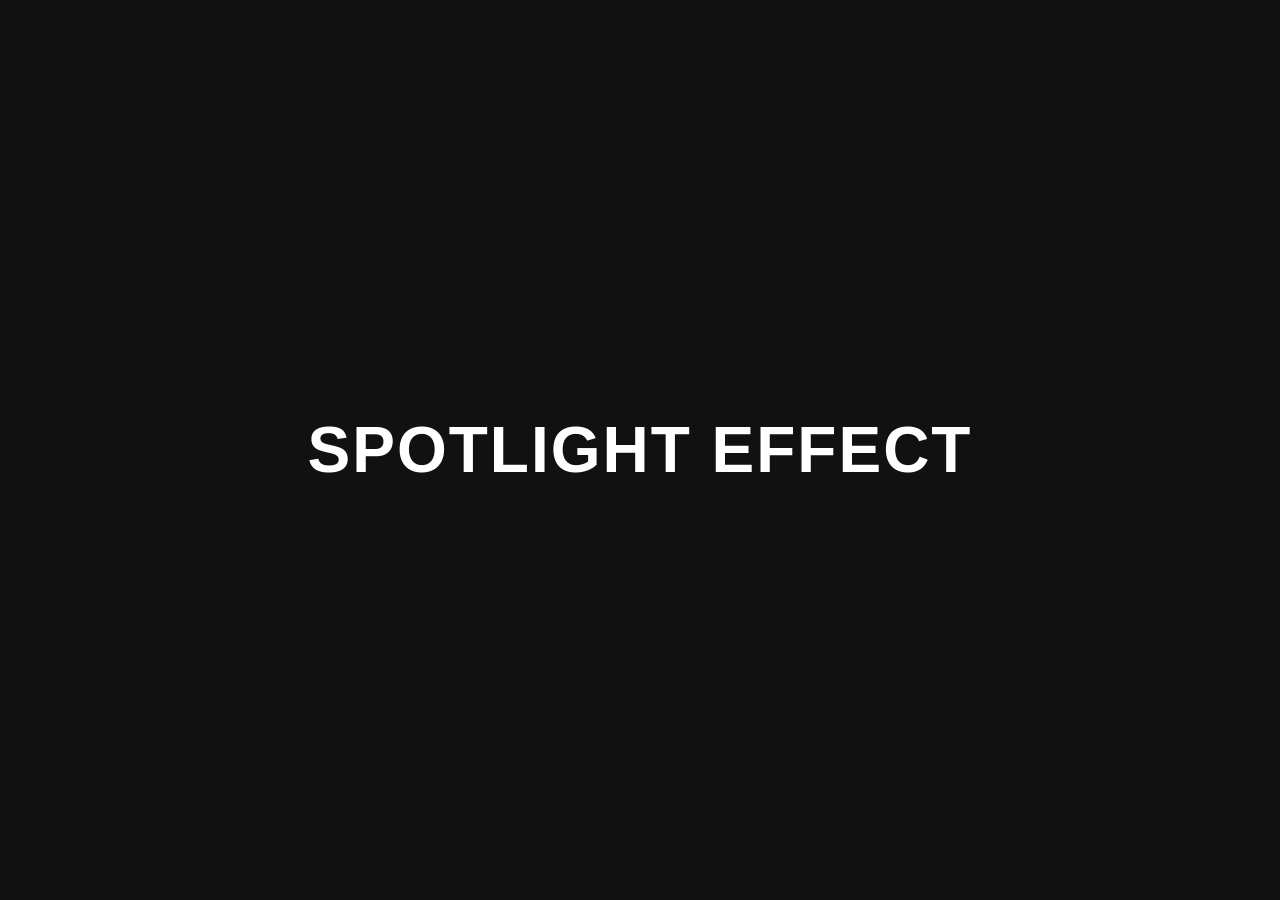
==== index.html @ 416f0d1f "Add files via upload" ====
<!DOCTYPE html>
<html lang="he" dir="rtl">
<head>
    <meta charset="UTF-8">
    <meta name="viewport" content="width=device-width, initial-scale=1.0">
    <title>אפקט פנס על טקסט</title>
    <style>
        body {
            margin: 0;
            padding: 0;
            background-color: #111; /* רקע כהה כדי להדגיש את הפנס */
            display: flex;
            justify-content: center;
            align-items: center;
            min-height: 100vh;
            font-family: 'Segoe UI', Tahoma, Geneva, Verdana, sans-serif;
            overflow: hidden;
        }

        .spotlight-container {
            position: relative;
            text-align: center;
            width: 100%;
            padding: 20px;
        }

        /* הטקסט הנסתר/החשוך שיושב ברקע */
        .text-background {
            color: #222; /* צבע כהה מאוד שמדמה טקסט בתוך החושך */
            font-size: 4rem;
            font-weight: 900;
            text-transform: uppercase;
            letter-spacing: 2px;
            margin: 0;
            user-select: none;
        }

        /* הטקסט המואר שמונח בדיוק מעל */
        .text-foreground {
            position: absolute;
            top: 20px; /* תואם ל-padding של הקונטיינר */
            left: 50%;
            transform: translateX(-50%);
            width: 100%;
            color: #fff; /* צבע הטקסט כשהפנס מאיר עליו */
            font-size: 4rem;
            font-weight: 900;
            text-transform: uppercase;
            letter-spacing: 2px;
            margin: 0;
            
            /* יצירת אפקט הפנס העגול באמצעות מסיכה */
            -webkit-mask-image: radial-gradient(circle 80px at 0% 50%, rgba(0,0,0,1) 0%, rgba(0,0,0,0) 100%);
            mask-image: radial-gradient(circle 80px at 0% 50%, rgba(0,0,0,1) 0%, rgba(0,0,0,0) 100%);
            
            /* הפעלת האנימציה: 3 שניות לכל סבב, רץ 3 פעמים, נעצר במצב האחרון */
            animation: spotlightMove 3s ease-in-out 3 forwards;
        }

        /* הגדרת תנועת הפנס משמאל לימין */
        @keyframes spotlightMove {
            0% {
                -webkit-mask-image: radial-gradient(circle 100px at -20% 50%, rgba(0,0,0,1) 60%, rgba(0,0,0,0) 100%);
                mask-image: radial-gradient(circle 100px at -20% 50%, rgba(0,0,0,1) 60%, rgba(0,0,0,0) 100%);
            }
            50% {
                -webkit-mask-image: radial-gradient(circle 100px at 50% 50%, rgba(0,0,0,1) 60%, rgba(0,0,0,0) 100%);
                mask-image: radial-gradient(circle 100px at 50% 50%, rgba(0,0,0,1) 60%, rgba(0,0,0,0) 100%);
            }
            100% {
                /* בסוף הסבב השלישי האור יוצא אל מחוץ למסך מימין */
                -webkit-mask-image: radial-gradient(circle 100px at 120% 50%, rgba(0,0,0,1) 60%, rgba(0,0,0,0) 100%);
                mask-image: radial-gradient(circle 100px at 120% 50%, rgba(0,0,0,1) 60%, rgba(0,0,0,0) 100%);
            }
        }

        /* אופציונלי: שינוי מצב המסיכה בסיום 3 הסבבים כדי להשאיר את כל הטקסט מואר באופן קבוע */
        .text-foreground {
            animation: spotlightMove 3s ease-in-out 3 forwards, revealAll 0.1s 9s forwards;
        }

        @keyframes revealAll {
            to {
                -webkit-mask-image: none;
                mask-image: none;
            }
        }
    </style>
</head>
<body>

    <div class="spotlight-container">
        <!-- שכבה 1: הטקסט החשוך -->
        <h1 class="text-background">SPOTLIGHT EFFECT</h1>
        <!-- שכבה 2: הטקסט המואר שנחשף ע"י הפנס -->
        <h1 class="text-foreground">SPOTLIGHT EFFECT</h1>
    </div>

</body>
</html>
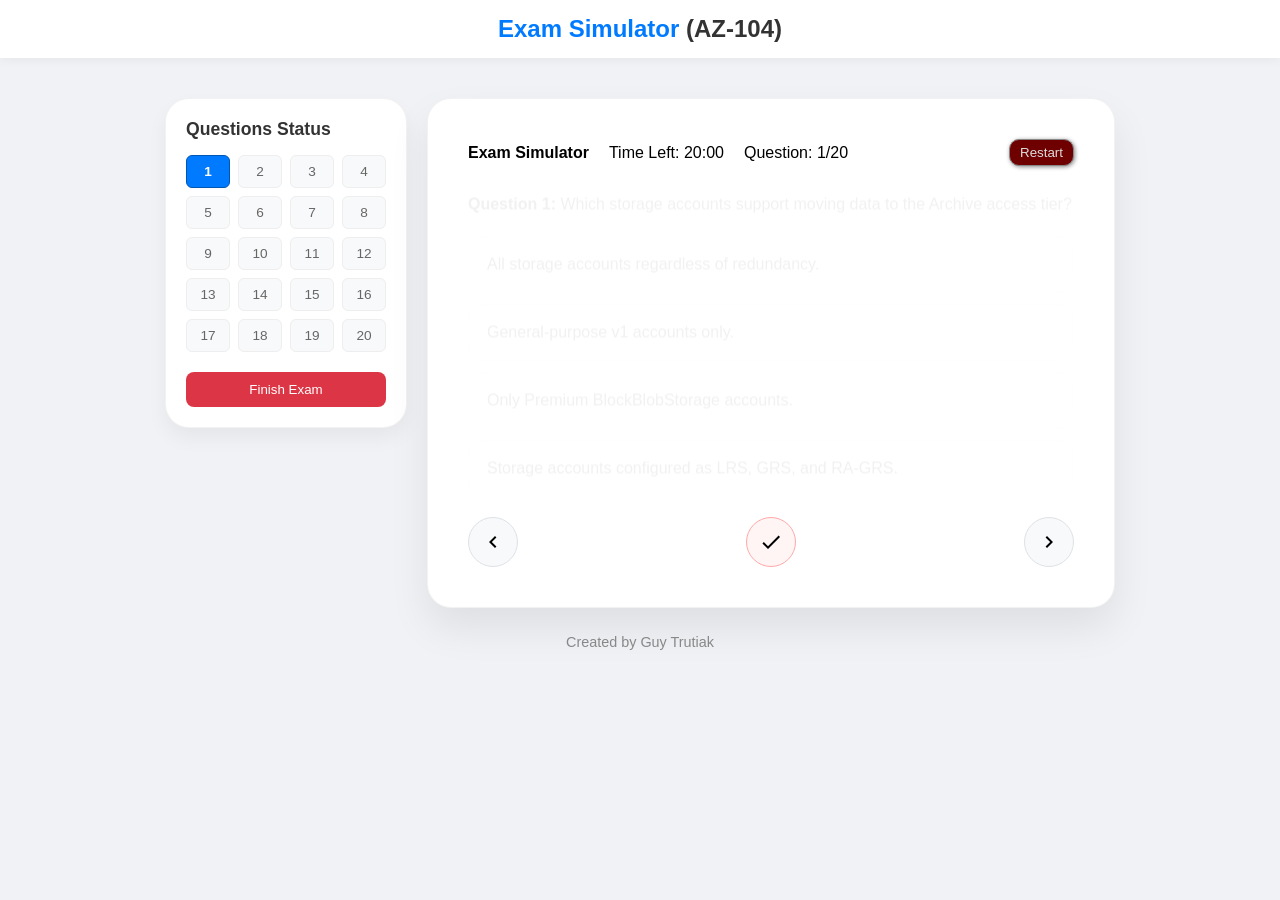
==== commit 78bda3b0: "Add files via upload" ====
--- a/index.html
+++ b/index.html
@@ -1,100 +1,12 @@
-<!DOCTYPE html>
-<html lang="he" dir="rtl">
-<head>
-    <meta charset="UTF-8">
-    <meta name="viewport" content="width=device-width, initial-scale=1.0">
-    <title>אפקט פנס על טקסט</title>
-    <style>
-        body {
-            margin: 0;
-            padding: 0;
-            background-color: #111; /* רקע כהה כדי להדגיש את הפנס */
-            display: flex;
-            justify-content: center;
-            align-items: center;
-            min-height: 100vh;
-            font-family: 'Segoe UI', Tahoma, Geneva, Verdana, sans-serif;
-            overflow: hidden;
-        }
-
-        .spotlight-container {
-            position: relative;
-            text-align: center;
-            width: 100%;
-            padding: 20px;
-        }
-
-        /* הטקסט הנסתר/החשוך שיושב ברקע */
-        .text-background {
-            color: #222; /* צבע כהה מאוד שמדמה טקסט בתוך החושך */
-            font-size: 4rem;
-            font-weight: 900;
-            text-transform: uppercase;
-            letter-spacing: 2px;
-            margin: 0;
-            user-select: none;
-        }
-
-        /* הטקסט המואר שמונח בדיוק מעל */
-        .text-foreground {
-            position: absolute;
-            top: 20px; /* תואם ל-padding של הקונטיינר */
-            left: 50%;
-            transform: translateX(-50%);
-            width: 100%;
-            color: #fff; /* צבע הטקסט כשהפנס מאיר עליו */
-            font-size: 4rem;
-            font-weight: 900;
-            text-transform: uppercase;
-            letter-spacing: 2px;
-            margin: 0;
-            
-            /* יצירת אפקט הפנס העגול באמצעות מסיכה */
-            -webkit-mask-image: radial-gradient(circle 80px at 0% 50%, rgba(0,0,0,1) 0%, rgba(0,0,0,0) 100%);
-            mask-image: radial-gradient(circle 80px at 0% 50%, rgba(0,0,0,1) 0%, rgba(0,0,0,0) 100%);
-            
-            /* הפעלת האנימציה: 3 שניות לכל סבב, רץ 3 פעמים, נעצר במצב האחרון */
-            animation: spotlightMove 3s ease-in-out 3 forwards;
-        }
-
-        /* הגדרת תנועת הפנס משמאל לימין */
-        @keyframes spotlightMove {
-            0% {
-                -webkit-mask-image: radial-gradient(circle 100px at -20% 50%, rgba(0,0,0,1) 60%, rgba(0,0,0,0) 100%);
-                mask-image: radial-gradient(circle 100px at -20% 50%, rgba(0,0,0,1) 60%, rgba(0,0,0,0) 100%);
-            }
-            50% {
-                -webkit-mask-image: radial-gradient(circle 100px at 50% 50%, rgba(0,0,0,1) 60%, rgba(0,0,0,0) 100%);
-                mask-image: radial-gradient(circle 100px at 50% 50%, rgba(0,0,0,1) 60%, rgba(0,0,0,0) 100%);
-            }
-            100% {
-                /* בסוף הסבב השלישי האור יוצא אל מחוץ למסך מימין */
-                -webkit-mask-image: radial-gradient(circle 100px at 120% 50%, rgba(0,0,0,1) 60%, rgba(0,0,0,0) 100%);
-                mask-image: radial-gradient(circle 100px at 120% 50%, rgba(0,0,0,1) 60%, rgba(0,0,0,0) 100%);
-            }
-        }
-
-        /* אופציונלי: שינוי מצב המסיכה בסיום 3 הסבבים כדי להשאיר את כל הטקסט מואר באופן קבוע */
-        .text-foreground {
-            animation: spotlightMove 3s ease-in-out 3 forwards, revealAll 0.1s 9s forwards;
-        }
-
-        @keyframes revealAll {
-            to {
-                -webkit-mask-image: none;
-                mask-image: none;
-            }
-        }
-    </style>
-</head>
-<body>
-
-    <div class="spotlight-container">
-        <!-- שכבה 1: הטקסט החשוך -->
-        <h1 class="text-background">SPOTLIGHT EFFECT</h1>
-        <!-- שכבה 2: הטקסט המואר שנחשף ע"י הפנס -->
-        <h1 class="text-foreground">SPOTLIGHT EFFECT</h1>
-    </div>
-
-</body>
-</html>+
+<!DOCTYPE html>
+<html>
+<head>
+    <meta charset="UTF-8">
+    <meta http-equiv="refresh" content="0; url=https://gtrutiak.github.io/AZ-104/">
+    <title></title>
+</head>
+<body>
+    
+</body>
+</html>
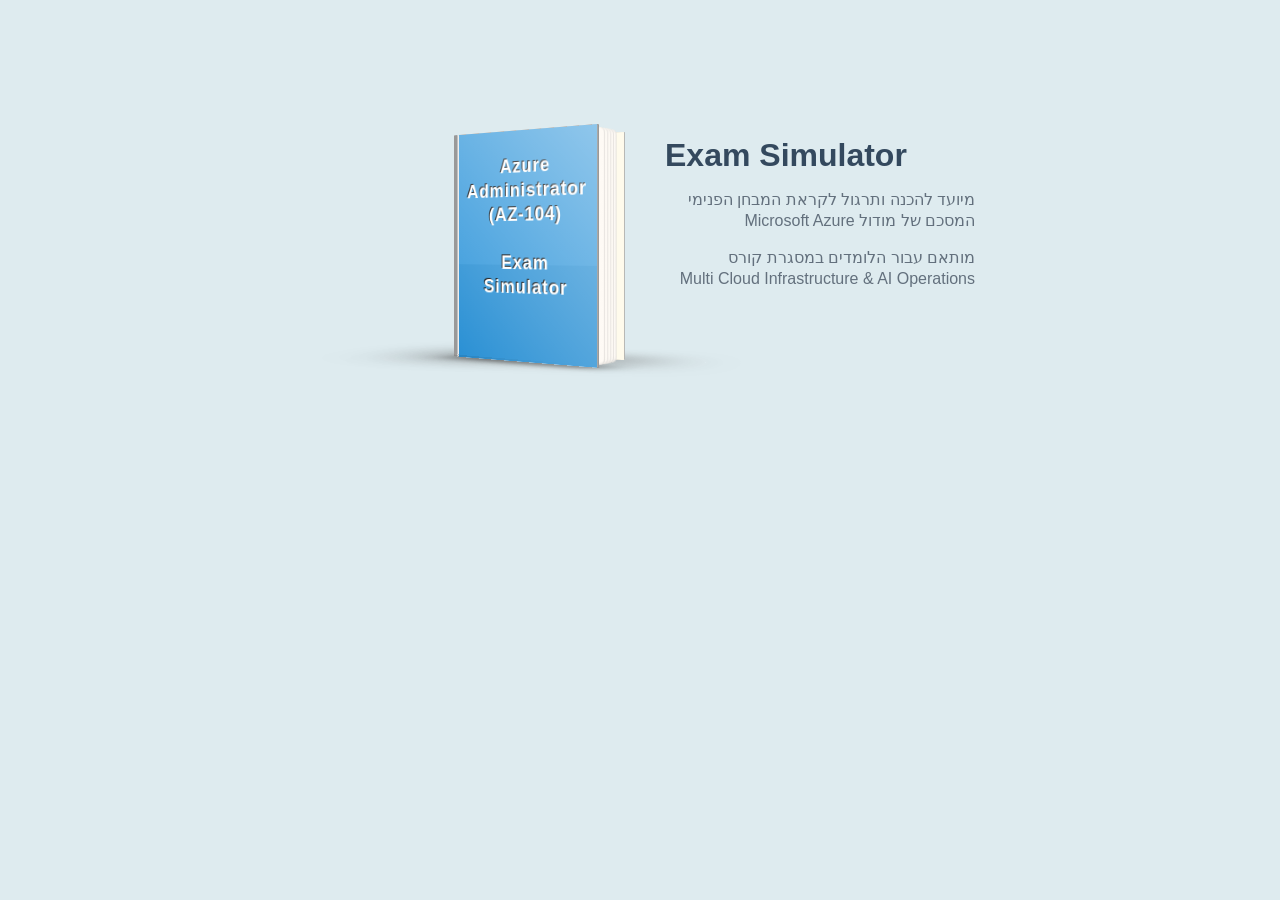
==== commit 1f688e26: "Add files via upload" ====
--- a/index.html
+++ b/index.html
@@ -1,12 +1,72 @@
-
 <!DOCTYPE html>
-<html>
+<html lang="en">
 <head>
     <meta charset="UTF-8">
-    <meta http-equiv="refresh" content="0; url=https://gtrutiak.github.io/AZ-104/">
-    <title></title>
+    <meta name="viewport" content="width=device-width, initial-scale=1.0">
+    <title>Exam Simulator</title>
+    <link rel="stylesheet" href="style.css">
 </head>
 <body>
-    
+    <div class="component">
+				<ul class="align">
+					<li>
+						<figure class='book'>
+
+							<!-- Front -->
+
+							<ul class='hardcover_front'>
+								<li>
+									<div class="coverDesign blue">
+										
+                                        <h1>Azure Administrator (AZ-104)</h1>
+                                        
+										<h1>Exam <br>Simulator</h1>
+                                        
+									</div>
+								</li>
+								<li></li>
+							</ul>
+
+							<!-- Pages -->
+
+							<ul class='page'>
+								<li></li>
+								<li>
+									<a class="btn" href="https://gtrutiak.github.io/AZ-104/">Click To Enter</a>
+								</li>
+								<li></li>
+								<li></li>
+								<li></li>
+							</ul>
+
+							<!-- Back -->
+
+							<ul class='hardcover_back'>
+								<li></li>
+								<li></li>
+							</ul>
+							<ul class='book_spine'>
+								<li></li>
+								<li></li>
+							</ul>
+							<figcaption>
+								<h1>Exam Simulator</h1>
+								
+								<p dir="rtl" style="text-align: right;">
+                                   מיועד להכנה ותרגול לקראת המבחן הפנימי המסכם של מודול
+                                Microsoft Azure
+                                </p>
+                                <p></p>
+                                <p dir="rtl" style="text-align: right;">
+                                    מותאם עבור הלומדים במסגרת קורס </br>
+                                    Multi Cloud Infrastructure & AI Operations
+                                </p>
+                                <span></span>
+							</figcaption>
+						</figure>
+					</li>
+				</ul>
+			</div>
+	
 </body>
-</html>
+</html>
--- a/style.css
+++ b/style.css
@@ -0,0 +1,700 @@
+
+::before,
+::after {
+	content: "";
+}
+
+
+
+body {
+	background: #deebef;
+	color: #34495e;
+	font-family: 'Lato', 'Arial', sans-serif;
+	font-weight: 400;
+	line-height: 1.2;
+}
+
+ul {
+	margin: 0;
+	padding: 0;
+	list-style: none;
+}
+
+a {
+	color: #2c3e50;
+	text-decoration: none;
+}
+
+.btn {
+	display: inline-block;
+	text-transform: uppercase;
+	border: 2px solid #2c3e50;
+	margin-top: 100px; 
+	font-size: 0.7em;
+	font-weight: 700;
+	padding: 0.1em 0.4em;
+	text-align: center;
+	-webkit-transition: color 0.3s, border-color 0.3s;
+	-moz-transition: color 0.3s, border-color 0.3s;
+	transition: color 0.3s, border-color 0.3s;
+}
+
+.btn:hover {
+	border-color: #16a085;
+	color: #16a085;
+}
+
+/* basic grid, only for this demo */
+
+.align {
+	clear: both;
+	margin: 90px auto 20px;
+	width: 100%;
+	max-width: 1170px;
+	text-align: center;
+}
+
+.align > li {
+	width: 500px;
+	min-height: 300px;
+	display: inline-block;
+	margin: 30px 20px 30px 30px;
+	padding: 0 0 0 60px;
+	vertical-align: top;
+}
+
+/* ///////////////////////////////////////////////////
+
+HARDCOVER
+Table of Contents
+
+1. container
+2. background & color
+3. opening cover, back cover and pages
+4. position, transform y transition
+5. events
+6. Bonus
+	- Cover design
+	- Ribbon
+	- Figcaption
+7. mini-reset
+
+/////////////////////////////////////////////////////*/
+
+/*
+	1. container
+*/
+
+.book {
+	position: relative;
+	width: 160px; 
+	height: 220px;
+	-webkit-perspective: 1000px;
+	-moz-perspective: 1000px;
+	perspective: 1000px;
+	-webkit-transform-style: preserve-3d;
+	-moz-transform-style: preserve-3d;
+	transform-style: preserve-3d;
+}
+
+/*
+	2. background & color
+*/
+
+/* HARDCOVER FRONT */
+.hardcover_front li:first-child {
+	background-color: #eee;
+	-webkit-backface-visibility: hidden;
+	-moz-backface-visibility: hidden;
+	backface-visibility: hidden;
+}
+
+/* reverse */
+.hardcover_front li:last-child {
+	background: #fffbec;
+}
+
+/* HARDCOVER BACK */
+.hardcover_back li:first-child {
+	background: #fffbec;
+}
+
+/* reverse */
+.hardcover_back li:last-child {
+	background: #fffbec;
+}
+
+.book_spine li:first-child {
+	background: #eee;
+}
+.book_spine li:last-child {
+	background: #333;
+}
+
+/* thickness of cover */
+
+.hardcover_front li:first-child:after,
+.hardcover_front li:first-child:before,
+.hardcover_front li:last-child:after,
+.hardcover_front li:last-child:before,
+.hardcover_back li:first-child:after,
+.hardcover_back li:first-child:before,
+.hardcover_back li:last-child:after,
+.hardcover_back li:last-child:before,
+.book_spine li:first-child:after,
+.book_spine li:first-child:before,
+.book_spine li:last-child:after,
+.book_spine li:last-child:before {
+	background: #999;
+}
+
+/* page */
+
+.page > li {
+	background: -webkit-linear-gradient(left, #e1ddd8 0%, #fffbf6 100%);
+	background: -moz-linear-gradient(left, #e1ddd8 0%, #fffbf6 100%);
+	background: -ms-linear-gradient(left, #e1ddd8 0%, #fffbf6 100%);
+	background: linear-gradient(left, #e1ddd8 0%, #fffbf6 100%);
+	box-shadow: inset 0px -1px 2px rgba(50, 50, 50, 0.1), inset -1px 0px 1px rgba(150, 150, 150, 0.2);
+	border-radius: 0px 5px 5px 0px;
+}
+
+/*
+	3. opening cover, back cover and pages
+*/
+
+.hardcover_front {
+	-webkit-transform: rotateY(-34deg) translateZ(8px);
+	-moz-transform: rotateY(-34deg) translateZ(8px);
+	transform: rotateY(-34deg) translateZ(8px);
+	z-index: 100;
+}
+
+.hardcover_back {
+	-webkit-transform: rotateY(-15deg) translateZ(-8px);
+	-moz-transform: rotateY(-15deg) translateZ(-8px);
+	transform: rotateY(-15deg) translateZ(-8px);
+}
+
+.page li:nth-child(1) {
+	-webkit-transform: rotateY(-28deg);
+	-moz-transform: rotateY(-28deg);
+	transform: rotateY(-28deg);
+}
+
+.page li:nth-child(2) {
+	-webkit-transform: rotateY(-30deg);
+	-moz-transform: rotateY(-30deg);
+	transform: rotateY(-30deg);
+}
+
+.page li:nth-child(3) {
+	-webkit-transform: rotateY(-32deg);
+	-moz-transform: rotateY(-32deg);
+	transform: rotateY(-32deg);
+}
+
+.page li:nth-child(4) {
+	-webkit-transform: rotateY(-34deg);
+	-moz-transform: rotateY(-34deg);
+	transform: rotateY(-34deg);
+}
+
+.page li:nth-child(5) {
+	-webkit-transform: rotateY(-36deg);
+	-moz-transform: rotateY(-36deg);
+	transform: rotateY(-36deg);
+}
+
+/*
+	4. position, transform & transition
+*/
+
+.hardcover_front,
+.hardcover_back,
+.book_spine,
+.hardcover_front li,
+.hardcover_back li,
+.book_spine li {
+	position: absolute;
+	top: 0;
+	left: 0;
+	width: 100%;
+	height: 100%;
+	-webkit-transform-style: preserve-3d;
+	-moz-transform-style: preserve-3d;
+	transform-style: preserve-3d;
+}
+
+.hardcover_front,
+.hardcover_back {
+	-webkit-transform-origin: 0% 100%;
+	-moz-transform-origin: 0% 100%;
+	transform-origin: 0% 100%;
+}
+
+.hardcover_front {
+	-webkit-transition: all 0.8s ease, z-index 0.6s;
+	-moz-transition: all 0.8s ease, z-index 0.6s;
+	transition: all 0.8s ease, z-index 0.6s;
+}
+
+/* HARDCOVER front */
+.hardcover_front li:first-child {
+	cursor: default;
+	-webkit-user-select: none;
+	-moz-user-select: none;
+	user-select: none;
+	-webkit-transform: translateZ(2px);
+	-moz-transform: translateZ(2px);
+	transform: translateZ(2px);
+}
+
+.hardcover_front li:last-child {
+	-webkit-transform: rotateY(180deg) translateZ(2px);
+	-moz-transform: rotateY(180deg) translateZ(2px);
+	transform: rotateY(180deg) translateZ(2px);
+}
+
+/* HARDCOVER back */
+.hardcover_back li:first-child {
+	-webkit-transform: translateZ(2px);
+	-moz-transform: translateZ(2px);
+	transform: translateZ(2px);
+}
+
+.hardcover_back li:last-child {
+	-webkit-transform: translateZ(-2px);
+	-moz-transform: translateZ(-2px);
+	transform: translateZ(-2px);
+}
+
+/* thickness of cover */
+.hardcover_front li:first-child:after,
+.hardcover_front li:first-child:before,
+.hardcover_front li:last-child:after,
+.hardcover_front li:last-child:before,
+.hardcover_back li:first-child:after,
+.hardcover_back li:first-child:before,
+.hardcover_back li:last-child:after,
+.hardcover_back li:last-child:before,
+.book_spine li:first-child:after,
+.book_spine li:first-child:before,
+.book_spine li:last-child:after,
+.book_spine li:last-child:before {
+	position: absolute;
+	top: 0;
+	left: 0;
+}
+
+/* HARDCOVER front */
+.hardcover_front li:first-child:after,
+.hardcover_front li:first-child:before {
+	width: 4px;
+	height: 100%;
+}
+
+.hardcover_front li:first-child:after {
+	-webkit-transform: rotateY(90deg) translateZ(-2px) translateX(2px);
+	-moz-transform: rotateY(90deg) translateZ(-2px) translateX(2px);
+	transform: rotateY(90deg) translateZ(-2px) translateX(2px);
+}
+
+.hardcover_front li:first-child:before {
+	-webkit-transform: rotateY(90deg) translateZ(158px) translateX(2px);
+	-moz-transform: rotateY(90deg) translateZ(158px) translateX(2px);
+	transform: rotateY(90deg) translateZ(158px) translateX(2px);
+}
+
+.hardcover_front li:last-child:after,
+.hardcover_front li:last-child:before {
+	width: 4px;
+	height: 160px;
+}
+
+.hardcover_front li:last-child:after {
+	-webkit-transform: rotateX(90deg) rotateZ(90deg) translateZ(80px) translateX(-2px) translateY(-78px);
+	-moz-transform: rotateX(90deg) rotateZ(90deg) translateZ(80px) translateX(-2px) translateY(-78px);
+	transform: rotateX(90deg) rotateZ(90deg) translateZ(80px) translateX(-2px) translateY(-78px);
+}
+.hardcover_front li:last-child:before {
+	box-shadow: 0px 0px 30px 5px #333;
+	-webkit-transform: rotateX(90deg) rotateZ(90deg) translateZ(-140px) translateX(-2px) translateY(-78px);
+	-moz-transform: rotateX(90deg) rotateZ(90deg) translateZ(-140px) translateX(-2px) translateY(-78px);
+	transform: rotateX(90deg) rotateZ(90deg) translateZ(-140px) translateX(-2px) translateY(-78px);
+}
+
+/* thickness of cover */
+
+.hardcover_back li:first-child:after,
+.hardcover_back li:first-child:before {
+	width: 4px;
+	height: 100%;
+}
+
+.hardcover_back li:first-child:after {
+	-webkit-transform: rotateY(90deg) translateZ(-2px) translateX(2px);
+	-moz-transform: rotateY(90deg) translateZ(-2px) translateX(2px);
+	transform: rotateY(90deg) translateZ(-2px) translateX(2px);
+}
+.hardcover_back li:first-child:before {
+	-webkit-transform: rotateY(90deg) translateZ(158px) translateX(2px);
+	-moz-transform: rotateY(90deg) translateZ(158px) translateX(2px);
+	transform: rotateY(90deg) translateZ(158px) translateX(2px);
+}
+
+.hardcover_back li:last-child:after,
+.hardcover_back li:last-child:before {
+	width: 4px;
+	height: 160px;
+}
+
+.hardcover_back li:last-child:after {
+	-webkit-transform: rotateX(90deg) rotateZ(90deg) translateZ(80px) translateX(2px) translateY(-78px);
+	-moz-transform: rotateX(90deg) rotateZ(90deg) translateZ(80px) translateX(2px) translateY(-78px);
+	transform: rotateX(90deg) rotateZ(90deg) translateZ(80px) translateX(2px) translateY(-78px);
+}
+
+.hardcover_back li:last-child:before {
+	box-shadow: 10px -1px 80px 20px #666;
+	-webkit-transform: rotateX(90deg) rotateZ(90deg) translateZ(-140px) translateX(2px) translateY(-78px);
+	-moz-transform: rotateX(90deg) rotateZ(90deg) translateZ(-140px) translateX(2px) translateY(-78px);
+	transform: rotateX(90deg) rotateZ(90deg) translateZ(-140px) translateX(2px) translateY(-78px);
+}
+
+/* BOOK SPINE */
+.book_spine {
+	-webkit-transform: rotateY(60deg) translateX(-5px) translateZ(-12px);
+	-moz-transform: rotateY(60deg) translateX(-5px) translateZ(-12px);
+	transform: rotateY(60deg) translateX(-5px) translateZ(-12px);
+	width: 16px;
+	z-index: 0;
+}
+
+.book_spine li:first-child {
+	-webkit-transform: translateZ(2px);
+	-moz-transform: translateZ(2px);
+	transform: translateZ(2px);
+}
+
+.book_spine li:last-child {
+	-webkit-transform: translateZ(-2px);
+	-moz-transform: translateZ(-2px);
+	transform: translateZ(-2px);
+}
+
+/* thickness of book spine */
+.book_spine li:first-child:after,
+.book_spine li:first-child:before {
+	width: 4px;
+	height: 100%;
+}
+
+.book_spine li:first-child:after {
+	-webkit-transform: rotateY(90deg) translateZ(-2px) translateX(2px);
+	-moz-transform: rotateY(90deg) translateZ(-2px) translateX(2px);
+	transform: rotateY(90deg) translateZ(-2px) translateX(2px);
+}
+
+.book_spine li:first-child:before {
+	-webkit-transform: rotateY(-90deg) translateZ(-12px);
+	-moz-transform: rotateY(-90deg) translateZ(-12px);
+	transform: rotateY(-90deg) translateZ(-12px);
+}
+
+.book_spine li:last-child:after,
+.book_spine li:last-child:before {
+	width: 4px;
+	height: 16px;
+}
+
+.book_spine li:last-child:after {
+	-webkit-transform: rotateX(90deg) rotateZ(90deg) translateZ(8px) translateX(2px) translateY(-6px);
+	-moz-transform: rotateX(90deg) rotateZ(90deg) translateZ(8px) translateX(2px) translateY(-6px);
+	transform: rotateX(90deg) rotateZ(90deg) translateZ(8px) translateX(2px) translateY(-6px);
+}
+
+.book_spine li:last-child:before {
+	box-shadow: 5px -1px 100px 40px rgba(0, 0, 0, 0.2);
+	-webkit-transform: rotateX(90deg) rotateZ(90deg) translateZ(-210px) translateX(2px) translateY(-6px);
+	-moz-transform: rotateX(90deg) rotateZ(90deg) translateZ(-210px) translateX(2px) translateY(-6px);
+	transform: rotateX(90deg) rotateZ(90deg) translateZ(-210px) translateX(2px) translateY(-6px);
+}
+
+.page,
+.page > li {
+	position: absolute;
+	top: 0;
+	left: 0;
+	-webkit-transform-style: preserve-3d;
+	-moz-transform-style: preserve-3d;
+	transform-style: preserve-3d;
+}
+
+.page {
+	width: 100%;
+	height: 98%;
+	top: 1%;
+	left: 3%;
+	z-index: 10;
+}
+
+.page > li {
+	width: 100%;
+	height: 100%;
+	-webkit-transform-origin: left center;
+	-moz-transform-origin: left center;
+	transform-origin: left center;
+	-webkit-transition-property: transform;
+	-moz-transition-property: transform;
+	transition-property: transform;
+	-webkit-transition-timing-function: ease;
+	-moz-transition-timing-function: ease;
+	transition-timing-function: ease;
+}
+
+.page > li:nth-child(1) {
+	-webkit-transition-duration: 0.6s;
+	-moz-transition-duration: 0.6s;
+	transition-duration: 0.6s;
+}
+
+.page > li:nth-child(2) {
+	-webkit-transition-duration: 0.6s;
+	-moz-transition-duration: 0.6s;
+	transition-duration: 0.6s;
+}
+
+.page > li:nth-child(3) {
+	-webkit-transition-duration: 0.4s;
+	-moz-transition-duration: 0.4s;
+	transition-duration: 0.4s;
+}
+
+.page > li:nth-child(4) {
+	-webkit-transition-duration: 0.5s;
+	-moz-transition-duration: 0.5s;
+	transition-duration: 0.5s;
+}
+
+.page > li:nth-child(5) {
+	-webkit-transition-duration: 0.6s;
+	-moz-transition-duration: 0.6s;
+	transition-duration: 0.6s;
+}
+
+/*
+	5. events
+*/
+
+.book:hover > .hardcover_front {
+	-webkit-transform: rotateY(-145deg) translateZ(0);
+	-moz-transform: rotateY(-145deg) translateZ(0);
+	transform: rotateY(-145deg) translateZ(0);
+	z-index: 0;
+}
+
+.book:hover > .page li:nth-child(1) {
+	-webkit-transform: rotateY(-30deg);
+	-moz-transform: rotateY(-30deg);
+	transform: rotateY(-30deg);
+	-webkit-transition-duration: 1.5s;
+	-moz-transition-duration: 1.5s;
+	transition-duration: 1.5s;
+}
+
+.book:hover > .page li:nth-child(2) {
+	-webkit-transform: rotateY(-35deg);
+	-moz-transform: rotateY(-35deg);
+	transform: rotateY(-35deg);
+	-webkit-transition-duration: 1.8s;
+	-moz-transition-duration: 1.8s;
+	transition-duration: 1.8s;
+}
+
+.book:hover > .page li:nth-child(3) {
+	-webkit-transform: rotateY(-118deg);
+	-moz-transform: rotateY(-118deg);
+	transform: rotateY(-118deg);
+	-webkit-transition-duration: 1.6s;
+	-moz-transition-duration: 1.6s;
+	transition-duration: 1.6s;
+}
+
+.book:hover > .page li:nth-child(4) {
+	-webkit-transform: rotateY(-130deg);
+	-moz-transform: rotateY(-130deg);
+	transform: rotateY(-130deg);
+	-webkit-transition-duration: 1.4s;
+	-moz-transition-duration: 1.4s;
+	transition-duration: 1.4s;
+}
+
+.book:hover > .page li:nth-child(5) {
+	-webkit-transform: rotateY(-140deg);
+	-moz-transform: rotateY(-140deg);
+	transform: rotateY(-140deg);
+	-webkit-transition-duration: 1.2s;
+	-moz-transition-duration: 1.2s;
+	transition-duration: 1.2s;
+}
+
+/*
+	6. Bonus
+*/
+
+/* cover CSS */
+
+.coverDesign {
+	position: absolute;
+	top: 0;
+	left: 0;
+	bottom: 0;
+	right: 0;
+	overflow: hidden;
+	-webkit-backface-visibility: hidden;
+	-moz-backface-visibility: hidden;
+	backface-visibility: hidden;
+}
+
+.coverDesign::after {
+	background-image: -webkit-linear-gradient( -135deg, rgba(255, 255, 255, 0.45) 0%, transparent 100%);
+	background-image: -moz-linear-gradient( -135deg, rgba(255, 255, 255, 0.45) 0%, transparent 100%);
+	background-image: linear-gradient( -135deg, rgba(255, 255, 255, 0.45) 0%, transparent 100%);
+	position: absolute;
+	top: 0;
+	left: 0;
+	bottom: 0;
+	right: 0;
+}
+
+.coverDesign h1 {
+	color: #fff;
+	font-size: 1.2em;
+	letter-spacing: 0.05em;
+	text-align: center;
+	margin: 14% 0 0 0;
+	text-shadow: -1px -1px 0 rgba(0,0,0,1);
+}
+
+.coverDesign p {
+	color: #f8f8f8;
+	font-size: 1em;
+	text-align: center;
+	text-shadow: -1px -1px 0 rgba(0,0,0,0.1);
+}
+
+.yellow {
+	background-color: #f1c40f;
+	background-image: -webkit-linear-gradient(top, #f1c40f 58%, #e7ba07 0%);
+	background-image: -moz-linear-gradient(top, #f1c40f 58%, #e7ba07 0%);
+	background-image: linear-gradient(top, #f1c40f 58%, #e7ba07 0%);
+}
+
+.blue {
+	background-color: #3498db;
+	background-image: -webkit-linear-gradient(top, #3498db 58%, #2a90d4 0%);
+	background-image: -moz-linear-gradient(top, #3498db 58%, #2a90d4 0%);
+	background-image: linear-gradient(top, #3498db 58%, #2a90d4 0%);
+}
+
+.grey {
+	background-color: #f8e9d1;
+	background-image: -webkit-linear-gradient(top, #f8e9d1 58%, #e7d5b7 0%);
+	background-image: -moz-linear-gradient(top, #f8e9d1 58%, #e7d5b7 0%);
+	background-image: linear-gradient(top, #f8e9d1 58%, #e7d5b7 0%);
+}
+
+/* Basic ribbon */
+
+.ribbon {
+	background: #c0392b;
+	color: #fff;
+	display: block;
+	font-size: 0.7em;
+	position: absolute;
+	top: 11px;
+	right: 1px;
+	width: 40px;
+	height: 20px;
+	line-height: 20px;
+	letter-spacing: 0.15em; 
+	text-align: center;
+	-webkit-transform: rotateZ(45deg) translateZ(1px);
+	-moz-transform: rotateZ(45deg) translateZ(1px);
+	transform: rotateZ(45deg) translateZ(1px);
+	-webkit-backface-visibility: hidden;
+	-moz-backface-visibility: hidden;
+	backface-visibility: hidden;
+	z-index: 10;
+}
+
+.ribbon::before,
+.ribbon::after{
+	position: absolute;
+	top: -20px;
+	width: 0;
+	height: 0;
+	border-bottom: 20px solid #c0392b;
+	border-top: 20px solid transparent;
+}
+
+.ribbon::before{
+	left: -20px;
+	border-left: 20px solid transparent;
+}
+
+.ribbon::after{
+	right: -20px;
+	border-right: 20px solid transparent;
+}
+
+/* figcaption */
+
+figcaption {
+	padding-left: 40px;
+	text-align: left;
+	position: absolute;
+	top: 0%;
+	left: 160px;
+	width: 310px;
+}
+
+figcaption h1 {
+	margin: 0;
+}
+
+figcaption span {
+	color: #16a085;
+	padding: 0.6em 0 1em 0;
+	display: block;
+}
+
+figcaption p {
+	color: #63707d;
+	line-height: 1.3;
+}
+
+/* Media Queries */
+@media screen and (max-width: 37.8125em) {
+	.align > li {
+		width: 100%;
+		min-height: 440px;
+		height: auto;
+		padding: 0;
+		margin: 0 0 30px 0;
+	}
+
+	.book {
+		margin: 0 auto;
+	}
+
+	figcaption {
+		text-align: center;
+		width: 320px;
+		top: 250px;
+		padding-left: 0;
+		left: -80px;
+		font-size: 90%;
+	}
+}
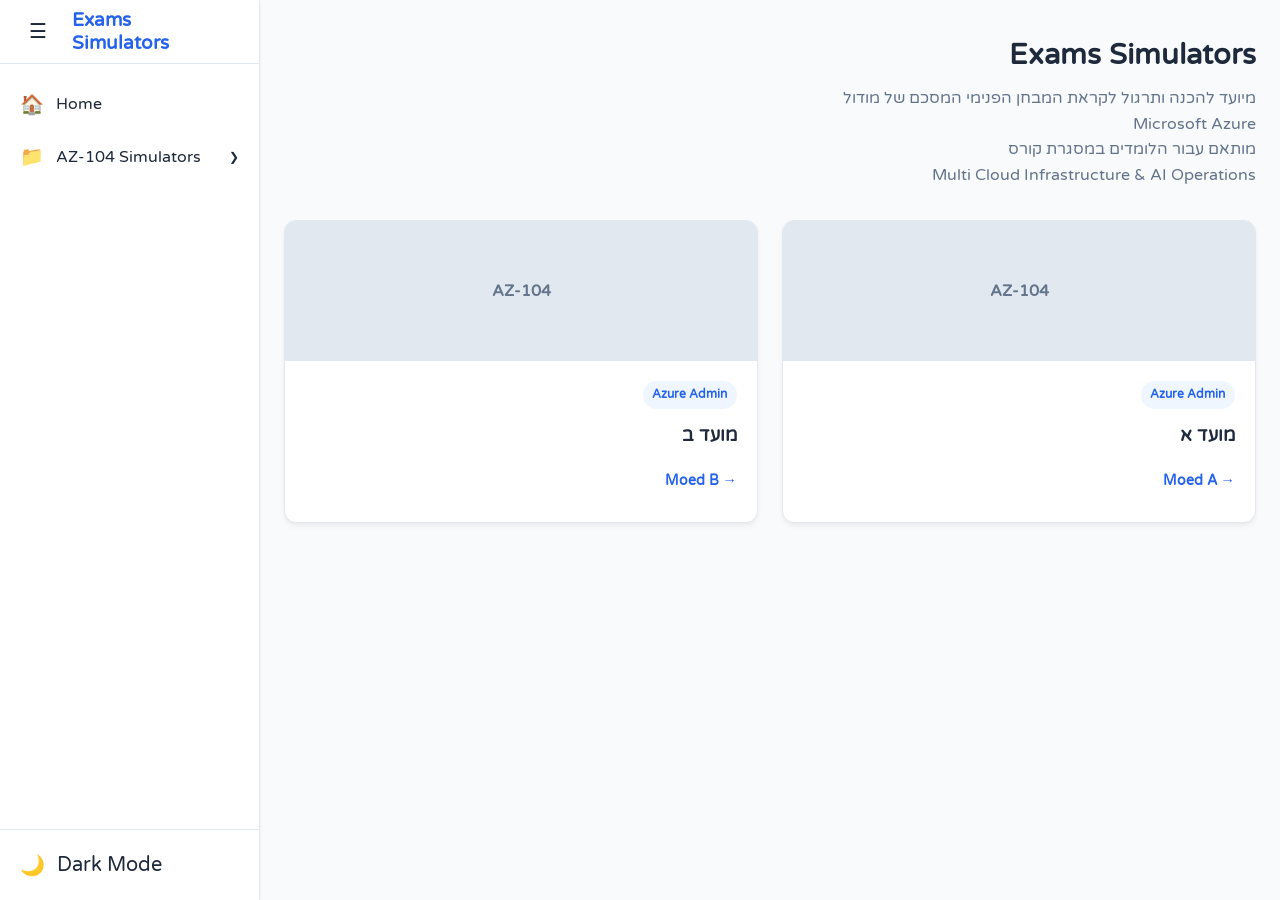
==== commit 9d78e0e5: "Add files via upload" ====
--- a/index.html
+++ b/index.html
@@ -1,72 +1,104 @@
-<!DOCTYPE html>
-<html lang="en">
-<head>
-    <meta charset="UTF-8">
-    <meta name="viewport" content="width=device-width, initial-scale=1.0">
-    <title>Exam Simulator</title>
-    <link rel="stylesheet" href="style.css">
-</head>
-<body>
-    <div class="component">
-				<ul class="align">
-					<li>
-						<figure class='book'>
-
-							<!-- Front -->
-
-							<ul class='hardcover_front'>
-								<li>
-									<div class="coverDesign blue">
-										
-                                        <h1>Azure Administrator (AZ-104)</h1>
-                                        
-										<h1>Exam <br>Simulator</h1>
-                                        
-									</div>
-								</li>
-								<li></li>
-							</ul>
-
-							<!-- Pages -->
-
-							<ul class='page'>
-								<li></li>
-								<li>
-									<a class="btn" href="https://gtrutiak.github.io/AZ-104/">Click To Enter</a>
-								</li>
-								<li></li>
-								<li></li>
-								<li></li>
-							</ul>
-
-							<!-- Back -->
-
-							<ul class='hardcover_back'>
-								<li></li>
-								<li></li>
-							</ul>
-							<ul class='book_spine'>
-								<li></li>
-								<li></li>
-							</ul>
-							<figcaption>
-								<h1>Exam Simulator</h1>
-								
-								<p dir="rtl" style="text-align: right;">
-                                   מיועד להכנה ותרגול לקראת המבחן הפנימי המסכם של מודול
-                                Microsoft Azure
-                                </p>
-                                <p></p>
-                                <p dir="rtl" style="text-align: right;">
-                                    מותאם עבור הלומדים במסגרת קורס </br>
-                                    Multi Cloud Infrastructure & AI Operations
-                                </p>
-                                <span></span>
-							</figcaption>
-						</figure>
-					</li>
-				</ul>
-			</div>
-	
-</body>
-</html>+<!DOCTYPE html>
+<html lang="en" dir="ltr" data-theme="light">
+<head>
+    <meta charset="UTF-8">
+    <meta name="viewport" content="width=device-width, initial-scale=1.0, viewport-fit=cover">
+    <meta name="description" content="Exam simulators content hub">
+    <title>Exams Simulators</title>
+    <link rel="preconnect" href="https://fonts.googleapis.com">
+    <link rel="preconnect" href="https://fonts.gstatic.com" crossorigin>
+    <link href="https://fonts.googleapis.com/css2?family=Varela+Round&display=swap" rel="stylesheet">
+    <link rel="stylesheet" href="style.css">
+</head>
+<body>
+    <div class="app-layout">
+        <aside class="sidebar" id="sidebar" aria-label="Main navigation">
+            <div class="sidebar-header">
+                <button class="icon-btn" id="menu-toggle" type="button" aria-label="Toggle navigation" aria-controls="sidebar" aria-expanded="true">
+                    <span aria-hidden="true">☰</span>
+                </button>
+                <h1 class="logo-text">Exams<br>Simulators</h1>
+            </div>
+
+            <nav class="sidebar-nav">
+                <!-- <ul class="nav-list">
+                    <li class="nav-item has-submenu">
+                        <button class="nav-link submenu-toggle" type="button" title="AZ-104 Simulators" aria-expanded="false">
+                            <span class="nav-icon" aria-hidden="true">📁</span>
+                            <span class="nav-label">AZ-104 Simulators</span>
+                            <span class="chevron-icon" aria-hidden="true">❯</span>
+                        </button>
+                        <ul class="submenu">
+                            <li><a href="./az-104/moed-a/az104moeda.html" target="content-frame" class="submenu-link">Moed-A</a></li>
+                            <li><a href="./az-104/moed-b/az104moedb.html" target="content-frame" class="submenu-link">Moed-B</a></li>
+                        </ul>
+                    </li>
+                </ul> -->
+                <ul class="nav-list">
+
+    <li class="nav-item">
+        <a href="articles.html"
+           target="content-frame"
+           class="nav-link">
+            <span class="nav-icon" aria-hidden="true">🏠</span>
+            <span class="nav-label">Home</span>
+        </a>
+    </li>
+
+    <li class="nav-item has-submenu">
+        <button class="nav-link submenu-toggle"
+                type="button"
+                title="AZ-104 Simulators"
+                aria-expanded="false">
+
+            <span class="nav-icon" aria-hidden="true">📁</span>
+            <span class="nav-label">AZ-104 Simulators</span>
+            <span class="chevron-icon" aria-hidden="true">❯</span>
+
+        </button>
+
+        <ul class="submenu">
+            <li>
+                <a href="./az-104/moed-a/az104moeda.html"
+                   target="content-frame"
+                   class="submenu-link">
+                    Moed-A
+                </a>
+            </li>
+
+            <li>
+                <a href="./az-104/moed-b/az104moedb.html"
+                   target="content-frame"
+                   class="submenu-link">
+                    Moed-B
+                </a>
+            </li>
+        </ul>
+    </li>
+
+</ul>
+            </nav>
+
+            <div class="sidebar-footer">
+                <button class="icon-btn theme-btn" id="theme-toggle" type="button" aria-label="Toggle theme">
+                    <span class="theme-icon" aria-hidden="true">🌙</span>
+                    <span class="nav-label">Dark Mode</span>
+                </button>
+            </div>
+        </aside>
+
+        <button class="sidebar-backdrop" id="sidebar-backdrop" type="button" aria-label="Close navigation" tabindex="-1"></button>
+
+        <main class="main-container">
+            <div class="mobile-toolbar">
+                <button class="icon-btn mobile-menu-btn" id="mobile-menu-toggle" type="button" aria-label="Open navigation" aria-controls="sidebar" aria-expanded="false">
+                    <span aria-hidden="true">☰</span>
+                </button>
+                <span class="mobile-title">Exams Simulators</span>
+            </div>
+            <iframe name="content-frame" id="content-frame" src="articles.html" title="Main content"></iframe>
+        </main>
+    </div>
+    <script src="script.js"></script>
+</body>
+</html>
--- a/style.css
+++ b/style.css
@@ -1,700 +1,137 @@
-
-::before,
-::after {
-	content: "";
-}
-
-
-
-body {
-	background: #deebef;
-	color: #34495e;
-	font-family: 'Lato', 'Arial', sans-serif;
-	font-weight: 400;
-	line-height: 1.2;
-}
-
-ul {
-	margin: 0;
-	padding: 0;
-	list-style: none;
-}
-
-a {
-	color: #2c3e50;
-	text-decoration: none;
-}
-
-.btn {
-	display: inline-block;
-	text-transform: uppercase;
-	border: 2px solid #2c3e50;
-	margin-top: 100px; 
-	font-size: 0.7em;
-	font-weight: 700;
-	padding: 0.1em 0.4em;
-	text-align: center;
-	-webkit-transition: color 0.3s, border-color 0.3s;
-	-moz-transition: color 0.3s, border-color 0.3s;
-	transition: color 0.3s, border-color 0.3s;
-}
-
-.btn:hover {
-	border-color: #16a085;
-	color: #16a085;
-}
-
-/* basic grid, only for this demo */
-
-.align {
-	clear: both;
-	margin: 90px auto 20px;
-	width: 100%;
-	max-width: 1170px;
-	text-align: center;
-}
-
-.align > li {
-	width: 500px;
-	min-height: 300px;
-	display: inline-block;
-	margin: 30px 20px 30px 30px;
-	padding: 0 0 0 60px;
-	vertical-align: top;
-}
-
-/* ///////////////////////////////////////////////////
-
-HARDCOVER
-Table of Contents
-
-1. container
-2. background & color
-3. opening cover, back cover and pages
-4. position, transform y transition
-5. events
-6. Bonus
-	- Cover design
-	- Ribbon
-	- Figcaption
-7. mini-reset
-
-/////////////////////////////////////////////////////*/
-
-/*
-	1. container
-*/
-
-.book {
-	position: relative;
-	width: 160px; 
-	height: 220px;
-	-webkit-perspective: 1000px;
-	-moz-perspective: 1000px;
-	perspective: 1000px;
-	-webkit-transform-style: preserve-3d;
-	-moz-transform-style: preserve-3d;
-	transform-style: preserve-3d;
-}
-
-/*
-	2. background & color
-*/
-
-/* HARDCOVER FRONT */
-.hardcover_front li:first-child {
-	background-color: #eee;
-	-webkit-backface-visibility: hidden;
-	-moz-backface-visibility: hidden;
-	backface-visibility: hidden;
-}
-
-/* reverse */
-.hardcover_front li:last-child {
-	background: #fffbec;
-}
-
-/* HARDCOVER BACK */
-.hardcover_back li:first-child {
-	background: #fffbec;
-}
-
-/* reverse */
-.hardcover_back li:last-child {
-	background: #fffbec;
-}
-
-.book_spine li:first-child {
-	background: #eee;
-}
-.book_spine li:last-child {
-	background: #333;
-}
-
-/* thickness of cover */
-
-.hardcover_front li:first-child:after,
-.hardcover_front li:first-child:before,
-.hardcover_front li:last-child:after,
-.hardcover_front li:last-child:before,
-.hardcover_back li:first-child:after,
-.hardcover_back li:first-child:before,
-.hardcover_back li:last-child:after,
-.hardcover_back li:last-child:before,
-.book_spine li:first-child:after,
-.book_spine li:first-child:before,
-.book_spine li:last-child:after,
-.book_spine li:last-child:before {
-	background: #999;
-}
-
-/* page */
-
-.page > li {
-	background: -webkit-linear-gradient(left, #e1ddd8 0%, #fffbf6 100%);
-	background: -moz-linear-gradient(left, #e1ddd8 0%, #fffbf6 100%);
-	background: -ms-linear-gradient(left, #e1ddd8 0%, #fffbf6 100%);
-	background: linear-gradient(left, #e1ddd8 0%, #fffbf6 100%);
-	box-shadow: inset 0px -1px 2px rgba(50, 50, 50, 0.1), inset -1px 0px 1px rgba(150, 150, 150, 0.2);
-	border-radius: 0px 5px 5px 0px;
-}
-
-/*
-	3. opening cover, back cover and pages
-*/
-
-.hardcover_front {
-	-webkit-transform: rotateY(-34deg) translateZ(8px);
-	-moz-transform: rotateY(-34deg) translateZ(8px);
-	transform: rotateY(-34deg) translateZ(8px);
-	z-index: 100;
-}
-
-.hardcover_back {
-	-webkit-transform: rotateY(-15deg) translateZ(-8px);
-	-moz-transform: rotateY(-15deg) translateZ(-8px);
-	transform: rotateY(-15deg) translateZ(-8px);
-}
-
-.page li:nth-child(1) {
-	-webkit-transform: rotateY(-28deg);
-	-moz-transform: rotateY(-28deg);
-	transform: rotateY(-28deg);
-}
-
-.page li:nth-child(2) {
-	-webkit-transform: rotateY(-30deg);
-	-moz-transform: rotateY(-30deg);
-	transform: rotateY(-30deg);
-}
-
-.page li:nth-child(3) {
-	-webkit-transform: rotateY(-32deg);
-	-moz-transform: rotateY(-32deg);
-	transform: rotateY(-32deg);
-}
-
-.page li:nth-child(4) {
-	-webkit-transform: rotateY(-34deg);
-	-moz-transform: rotateY(-34deg);
-	transform: rotateY(-34deg);
-}
-
-.page li:nth-child(5) {
-	-webkit-transform: rotateY(-36deg);
-	-moz-transform: rotateY(-36deg);
-	transform: rotateY(-36deg);
-}
-
-/*
-	4. position, transform & transition
-*/
-
-.hardcover_front,
-.hardcover_back,
-.book_spine,
-.hardcover_front li,
-.hardcover_back li,
-.book_spine li {
-	position: absolute;
-	top: 0;
-	left: 0;
-	width: 100%;
-	height: 100%;
-	-webkit-transform-style: preserve-3d;
-	-moz-transform-style: preserve-3d;
-	transform-style: preserve-3d;
-}
-
-.hardcover_front,
-.hardcover_back {
-	-webkit-transform-origin: 0% 100%;
-	-moz-transform-origin: 0% 100%;
-	transform-origin: 0% 100%;
-}
-
-.hardcover_front {
-	-webkit-transition: all 0.8s ease, z-index 0.6s;
-	-moz-transition: all 0.8s ease, z-index 0.6s;
-	transition: all 0.8s ease, z-index 0.6s;
-}
-
-/* HARDCOVER front */
-.hardcover_front li:first-child {
-	cursor: default;
-	-webkit-user-select: none;
-	-moz-user-select: none;
-	user-select: none;
-	-webkit-transform: translateZ(2px);
-	-moz-transform: translateZ(2px);
-	transform: translateZ(2px);
-}
-
-.hardcover_front li:last-child {
-	-webkit-transform: rotateY(180deg) translateZ(2px);
-	-moz-transform: rotateY(180deg) translateZ(2px);
-	transform: rotateY(180deg) translateZ(2px);
-}
-
-/* HARDCOVER back */
-.hardcover_back li:first-child {
-	-webkit-transform: translateZ(2px);
-	-moz-transform: translateZ(2px);
-	transform: translateZ(2px);
-}
-
-.hardcover_back li:last-child {
-	-webkit-transform: translateZ(-2px);
-	-moz-transform: translateZ(-2px);
-	transform: translateZ(-2px);
-}
-
-/* thickness of cover */
-.hardcover_front li:first-child:after,
-.hardcover_front li:first-child:before,
-.hardcover_front li:last-child:after,
-.hardcover_front li:last-child:before,
-.hardcover_back li:first-child:after,
-.hardcover_back li:first-child:before,
-.hardcover_back li:last-child:after,
-.hardcover_back li:last-child:before,
-.book_spine li:first-child:after,
-.book_spine li:first-child:before,
-.book_spine li:last-child:after,
-.book_spine li:last-child:before {
-	position: absolute;
-	top: 0;
-	left: 0;
-}
-
-/* HARDCOVER front */
-.hardcover_front li:first-child:after,
-.hardcover_front li:first-child:before {
-	width: 4px;
-	height: 100%;
-}
-
-.hardcover_front li:first-child:after {
-	-webkit-transform: rotateY(90deg) translateZ(-2px) translateX(2px);
-	-moz-transform: rotateY(90deg) translateZ(-2px) translateX(2px);
-	transform: rotateY(90deg) translateZ(-2px) translateX(2px);
-}
-
-.hardcover_front li:first-child:before {
-	-webkit-transform: rotateY(90deg) translateZ(158px) translateX(2px);
-	-moz-transform: rotateY(90deg) translateZ(158px) translateX(2px);
-	transform: rotateY(90deg) translateZ(158px) translateX(2px);
-}
-
-.hardcover_front li:last-child:after,
-.hardcover_front li:last-child:before {
-	width: 4px;
-	height: 160px;
-}
-
-.hardcover_front li:last-child:after {
-	-webkit-transform: rotateX(90deg) rotateZ(90deg) translateZ(80px) translateX(-2px) translateY(-78px);
-	-moz-transform: rotateX(90deg) rotateZ(90deg) translateZ(80px) translateX(-2px) translateY(-78px);
-	transform: rotateX(90deg) rotateZ(90deg) translateZ(80px) translateX(-2px) translateY(-78px);
-}
-.hardcover_front li:last-child:before {
-	box-shadow: 0px 0px 30px 5px #333;
-	-webkit-transform: rotateX(90deg) rotateZ(90deg) translateZ(-140px) translateX(-2px) translateY(-78px);
-	-moz-transform: rotateX(90deg) rotateZ(90deg) translateZ(-140px) translateX(-2px) translateY(-78px);
-	transform: rotateX(90deg) rotateZ(90deg) translateZ(-140px) translateX(-2px) translateY(-78px);
-}
-
-/* thickness of cover */
-
-.hardcover_back li:first-child:after,
-.hardcover_back li:first-child:before {
-	width: 4px;
-	height: 100%;
-}
-
-.hardcover_back li:first-child:after {
-	-webkit-transform: rotateY(90deg) translateZ(-2px) translateX(2px);
-	-moz-transform: rotateY(90deg) translateZ(-2px) translateX(2px);
-	transform: rotateY(90deg) translateZ(-2px) translateX(2px);
-}
-.hardcover_back li:first-child:before {
-	-webkit-transform: rotateY(90deg) translateZ(158px) translateX(2px);
-	-moz-transform: rotateY(90deg) translateZ(158px) translateX(2px);
-	transform: rotateY(90deg) translateZ(158px) translateX(2px);
-}
-
-.hardcover_back li:last-child:after,
-.hardcover_back li:last-child:before {
-	width: 4px;
-	height: 160px;
-}
-
-.hardcover_back li:last-child:after {
-	-webkit-transform: rotateX(90deg) rotateZ(90deg) translateZ(80px) translateX(2px) translateY(-78px);
-	-moz-transform: rotateX(90deg) rotateZ(90deg) translateZ(80px) translateX(2px) translateY(-78px);
-	transform: rotateX(90deg) rotateZ(90deg) translateZ(80px) translateX(2px) translateY(-78px);
-}
-
-.hardcover_back li:last-child:before {
-	box-shadow: 10px -1px 80px 20px #666;
-	-webkit-transform: rotateX(90deg) rotateZ(90deg) translateZ(-140px) translateX(2px) translateY(-78px);
-	-moz-transform: rotateX(90deg) rotateZ(90deg) translateZ(-140px) translateX(2px) translateY(-78px);
-	transform: rotateX(90deg) rotateZ(90deg) translateZ(-140px) translateX(2px) translateY(-78px);
-}
-
-/* BOOK SPINE */
-.book_spine {
-	-webkit-transform: rotateY(60deg) translateX(-5px) translateZ(-12px);
-	-moz-transform: rotateY(60deg) translateX(-5px) translateZ(-12px);
-	transform: rotateY(60deg) translateX(-5px) translateZ(-12px);
-	width: 16px;
-	z-index: 0;
-}
-
-.book_spine li:first-child {
-	-webkit-transform: translateZ(2px);
-	-moz-transform: translateZ(2px);
-	transform: translateZ(2px);
-}
-
-.book_spine li:last-child {
-	-webkit-transform: translateZ(-2px);
-	-moz-transform: translateZ(-2px);
-	transform: translateZ(-2px);
-}
-
-/* thickness of book spine */
-.book_spine li:first-child:after,
-.book_spine li:first-child:before {
-	width: 4px;
-	height: 100%;
-}
-
-.book_spine li:first-child:after {
-	-webkit-transform: rotateY(90deg) translateZ(-2px) translateX(2px);
-	-moz-transform: rotateY(90deg) translateZ(-2px) translateX(2px);
-	transform: rotateY(90deg) translateZ(-2px) translateX(2px);
-}
-
-.book_spine li:first-child:before {
-	-webkit-transform: rotateY(-90deg) translateZ(-12px);
-	-moz-transform: rotateY(-90deg) translateZ(-12px);
-	transform: rotateY(-90deg) translateZ(-12px);
-}
-
-.book_spine li:last-child:after,
-.book_spine li:last-child:before {
-	width: 4px;
-	height: 16px;
-}
-
-.book_spine li:last-child:after {
-	-webkit-transform: rotateX(90deg) rotateZ(90deg) translateZ(8px) translateX(2px) translateY(-6px);
-	-moz-transform: rotateX(90deg) rotateZ(90deg) translateZ(8px) translateX(2px) translateY(-6px);
-	transform: rotateX(90deg) rotateZ(90deg) translateZ(8px) translateX(2px) translateY(-6px);
-}
-
-.book_spine li:last-child:before {
-	box-shadow: 5px -1px 100px 40px rgba(0, 0, 0, 0.2);
-	-webkit-transform: rotateX(90deg) rotateZ(90deg) translateZ(-210px) translateX(2px) translateY(-6px);
-	-moz-transform: rotateX(90deg) rotateZ(90deg) translateZ(-210px) translateX(2px) translateY(-6px);
-	transform: rotateX(90deg) rotateZ(90deg) translateZ(-210px) translateX(2px) translateY(-6px);
-}
-
-.page,
-.page > li {
-	position: absolute;
-	top: 0;
-	left: 0;
-	-webkit-transform-style: preserve-3d;
-	-moz-transform-style: preserve-3d;
-	transform-style: preserve-3d;
-}
-
-.page {
-	width: 100%;
-	height: 98%;
-	top: 1%;
-	left: 3%;
-	z-index: 10;
-}
-
-.page > li {
-	width: 100%;
-	height: 100%;
-	-webkit-transform-origin: left center;
-	-moz-transform-origin: left center;
-	transform-origin: left center;
-	-webkit-transition-property: transform;
-	-moz-transition-property: transform;
-	transition-property: transform;
-	-webkit-transition-timing-function: ease;
-	-moz-transition-timing-function: ease;
-	transition-timing-function: ease;
-}
-
-.page > li:nth-child(1) {
-	-webkit-transition-duration: 0.6s;
-	-moz-transition-duration: 0.6s;
-	transition-duration: 0.6s;
-}
-
-.page > li:nth-child(2) {
-	-webkit-transition-duration: 0.6s;
-	-moz-transition-duration: 0.6s;
-	transition-duration: 0.6s;
-}
-
-.page > li:nth-child(3) {
-	-webkit-transition-duration: 0.4s;
-	-moz-transition-duration: 0.4s;
-	transition-duration: 0.4s;
-}
-
-.page > li:nth-child(4) {
-	-webkit-transition-duration: 0.5s;
-	-moz-transition-duration: 0.5s;
-	transition-duration: 0.5s;
-}
-
-.page > li:nth-child(5) {
-	-webkit-transition-duration: 0.6s;
-	-moz-transition-duration: 0.6s;
-	transition-duration: 0.6s;
-}
-
-/*
-	5. events
-*/
-
-.book:hover > .hardcover_front {
-	-webkit-transform: rotateY(-145deg) translateZ(0);
-	-moz-transform: rotateY(-145deg) translateZ(0);
-	transform: rotateY(-145deg) translateZ(0);
-	z-index: 0;
-}
-
-.book:hover > .page li:nth-child(1) {
-	-webkit-transform: rotateY(-30deg);
-	-moz-transform: rotateY(-30deg);
-	transform: rotateY(-30deg);
-	-webkit-transition-duration: 1.5s;
-	-moz-transition-duration: 1.5s;
-	transition-duration: 1.5s;
-}
-
-.book:hover > .page li:nth-child(2) {
-	-webkit-transform: rotateY(-35deg);
-	-moz-transform: rotateY(-35deg);
-	transform: rotateY(-35deg);
-	-webkit-transition-duration: 1.8s;
-	-moz-transition-duration: 1.8s;
-	transition-duration: 1.8s;
-}
-
-.book:hover > .page li:nth-child(3) {
-	-webkit-transform: rotateY(-118deg);
-	-moz-transform: rotateY(-118deg);
-	transform: rotateY(-118deg);
-	-webkit-transition-duration: 1.6s;
-	-moz-transition-duration: 1.6s;
-	transition-duration: 1.6s;
-}
-
-.book:hover > .page li:nth-child(4) {
-	-webkit-transform: rotateY(-130deg);
-	-moz-transform: rotateY(-130deg);
-	transform: rotateY(-130deg);
-	-webkit-transition-duration: 1.4s;
-	-moz-transition-duration: 1.4s;
-	transition-duration: 1.4s;
-}
-
-.book:hover > .page li:nth-child(5) {
-	-webkit-transform: rotateY(-140deg);
-	-moz-transform: rotateY(-140deg);
-	transform: rotateY(-140deg);
-	-webkit-transition-duration: 1.2s;
-	-moz-transition-duration: 1.2s;
-	transition-duration: 1.2s;
-}
-
-/*
-	6. Bonus
-*/
-
-/* cover CSS */
-
-.coverDesign {
-	position: absolute;
-	top: 0;
-	left: 0;
-	bottom: 0;
-	right: 0;
-	overflow: hidden;
-	-webkit-backface-visibility: hidden;
-	-moz-backface-visibility: hidden;
-	backface-visibility: hidden;
-}
-
-.coverDesign::after {
-	background-image: -webkit-linear-gradient( -135deg, rgba(255, 255, 255, 0.45) 0%, transparent 100%);
-	background-image: -moz-linear-gradient( -135deg, rgba(255, 255, 255, 0.45) 0%, transparent 100%);
-	background-image: linear-gradient( -135deg, rgba(255, 255, 255, 0.45) 0%, transparent 100%);
-	position: absolute;
-	top: 0;
-	left: 0;
-	bottom: 0;
-	right: 0;
-}
-
-.coverDesign h1 {
-	color: #fff;
-	font-size: 1.2em;
-	letter-spacing: 0.05em;
-	text-align: center;
-	margin: 14% 0 0 0;
-	text-shadow: -1px -1px 0 rgba(0,0,0,1);
-}
-
-.coverDesign p {
-	color: #f8f8f8;
-	font-size: 1em;
-	text-align: center;
-	text-shadow: -1px -1px 0 rgba(0,0,0,0.1);
-}
-
-.yellow {
-	background-color: #f1c40f;
-	background-image: -webkit-linear-gradient(top, #f1c40f 58%, #e7ba07 0%);
-	background-image: -moz-linear-gradient(top, #f1c40f 58%, #e7ba07 0%);
-	background-image: linear-gradient(top, #f1c40f 58%, #e7ba07 0%);
-}
-
-.blue {
-	background-color: #3498db;
-	background-image: -webkit-linear-gradient(top, #3498db 58%, #2a90d4 0%);
-	background-image: -moz-linear-gradient(top, #3498db 58%, #2a90d4 0%);
-	background-image: linear-gradient(top, #3498db 58%, #2a90d4 0%);
-}
-
-.grey {
-	background-color: #f8e9d1;
-	background-image: -webkit-linear-gradient(top, #f8e9d1 58%, #e7d5b7 0%);
-	background-image: -moz-linear-gradient(top, #f8e9d1 58%, #e7d5b7 0%);
-	background-image: linear-gradient(top, #f8e9d1 58%, #e7d5b7 0%);
-}
-
-/* Basic ribbon */
-
-.ribbon {
-	background: #c0392b;
-	color: #fff;
-	display: block;
-	font-size: 0.7em;
-	position: absolute;
-	top: 11px;
-	right: 1px;
-	width: 40px;
-	height: 20px;
-	line-height: 20px;
-	letter-spacing: 0.15em; 
-	text-align: center;
-	-webkit-transform: rotateZ(45deg) translateZ(1px);
-	-moz-transform: rotateZ(45deg) translateZ(1px);
-	transform: rotateZ(45deg) translateZ(1px);
-	-webkit-backface-visibility: hidden;
-	-moz-backface-visibility: hidden;
-	backface-visibility: hidden;
-	z-index: 10;
-}
-
-.ribbon::before,
-.ribbon::after{
-	position: absolute;
-	top: -20px;
-	width: 0;
-	height: 0;
-	border-bottom: 20px solid #c0392b;
-	border-top: 20px solid transparent;
-}
-
-.ribbon::before{
-	left: -20px;
-	border-left: 20px solid transparent;
-}
-
-.ribbon::after{
-	right: -20px;
-	border-right: 20px solid transparent;
-}
-
-/* figcaption */
-
-figcaption {
-	padding-left: 40px;
-	text-align: left;
-	position: absolute;
-	top: 0%;
-	left: 160px;
-	width: 310px;
-}
-
-figcaption h1 {
-	margin: 0;
-}
-
-figcaption span {
-	color: #16a085;
-	padding: 0.6em 0 1em 0;
-	display: block;
-}
-
-figcaption p {
-	color: #63707d;
-	line-height: 1.3;
-}
-
-/* Media Queries */
-@media screen and (max-width: 37.8125em) {
-	.align > li {
-		width: 100%;
-		min-height: 440px;
-		height: auto;
-		padding: 0;
-		margin: 0 0 30px 0;
-	}
-
-	.book {
-		margin: 0 auto;
-	}
-
-	figcaption {
-		text-align: center;
-		width: 320px;
-		top: 250px;
-		padding-left: 0;
-		left: -80px;
-		font-size: 90%;
-	}
-}
+:root {
+    --font-family: 'Varela Round', sans-serif;
+    --bg-color: #f8fafc;
+    --surface-color: #ffffff;
+    --text-color: #1e293b;
+    --text-muted: #64748b;
+    --border-color: #e2e8f0;
+    --primary-color: #2563eb;
+    --primary-hover: #1d4ed8;
+    --badge-bg: #eff6ff;
+    --shadow: 0 4px 6px -1px rgba(0, 0, 0, 0.05), 0 2px 4px -1px rgba(0, 0, 0, 0.03);
+    --shadow-lg: 0 10px 15px -3px rgba(0, 0, 0, 0.1);
+    --sidebar-width: 260px;
+    --sidebar-collapsed-width: 72px;
+    --mobile-toolbar-height: 56px;
+}
+
+[data-theme="dark"] {
+    --bg-color: #0f172a;
+    --surface-color: #1e293b;
+    --text-color: #f8fafc;
+    --text-muted: #94a3b8;
+    --border-color: #334155;
+    --primary-color: #3b82f6;
+    --primary-hover: #60a5fa;
+    --badge-bg: #1e3a8a;
+    --shadow: 0 4px 6px -1px rgba(0, 0, 0, 0.3);
+    --shadow-lg: 0 10px 25px -5px rgba(0, 0, 0, 0.5);
+}
+
+* { box-sizing: border-box; margin: 0; padding: 0; }
+
+html, body {
+    width: 100%;
+    min-height: 100%;
+    font-family: var(--font-family);
+    background-color: var(--bg-color);
+    color: var(--text-color);
+}
+
+body { overflow: hidden; }
+button, a { -webkit-tap-highlight-color: transparent; }
+button:focus-visible, a:focus-visible { outline: 3px solid color-mix(in srgb, var(--primary-color) 45%, transparent); outline-offset: 2px; }
+
+.app-layout { display: flex; width: 100%; height: 100dvh; min-height: 100vh; }
+
+.sidebar {
+    width: var(--sidebar-width);
+    height: 100dvh;
+    background-color: var(--surface-color);
+    border-right: 1px solid var(--border-color);
+    display: flex;
+    flex-direction: column;
+    transition: width 0.3s cubic-bezier(0.4, 0, 0.2, 1), transform 0.3s ease;
+    z-index: 1000;
+    box-shadow: var(--shadow);
+    flex-shrink: 0;
+}
+
+.sidebar.collapsed { width: var(--sidebar-collapsed-width); }
+.sidebar-header { min-height: 64px; display: flex; align-items: center; padding: 0 1rem; gap: 0.75rem; border-bottom: 1px solid var(--border-color); overflow: hidden; white-space: nowrap; }
+.logo-text { font-size: 1.2rem; line-height: 1.15; color: var(--primary-color); transition: opacity 0.2s ease, width 0.2s ease; }
+.sidebar.collapsed .logo-text { opacity: 0; width: 0; pointer-events: none; }
+
+.icon-btn { background: none; border: none; font-size: 1.25rem; color: var(--text-color); cursor: pointer; padding: 0.5rem; border-radius: 8px; display: flex; align-items: center; justify-content: center; transition: background-color 0.2s; min-width: 44px; min-height: 44px; font-family: var(--font-family); }
+.icon-btn:hover { background-color: var(--border-color); }
+.sidebar-nav { flex-grow: 1; padding: 1rem 0.5rem; overflow-y: auto; overscroll-behavior: contain; }
+.nav-list, .submenu { list-style: none; }
+.nav-item { margin-bottom: 0.25rem; }
+.nav-link { width: 100%; display: flex; align-items: center; gap: 0.75rem; padding: 0.8rem 0.75rem; color: var(--text-color); text-decoration: none; font-weight: 500; border-radius: 8px; background: none; border: none; font-size: 1rem; font-family: var(--font-family); cursor: pointer; transition: background-color 0.2s, color 0.2s; white-space: nowrap; overflow: hidden; }
+.nav-icon { font-size: 1.2rem; min-width: 24px; text-align: center; }
+.nav-label { flex-grow: 1; text-align: left; transition: opacity 0.2s ease, width 0.2s ease; }
+.chevron-icon { font-size: 0.75rem; transition: transform 0.3s ease; }
+.has-submenu.open .chevron-icon { transform: rotate(90deg); }
+.sidebar.collapsed .nav-label, .sidebar.collapsed .chevron-icon { opacity: 0; width: 0; display: none; }
+.nav-link:hover, .nav-link.active, .submenu-link:hover, .submenu-link.active { background-color: var(--border-color); color: var(--primary-color); }
+.submenu { max-height: 0; overflow: hidden; transition: max-height 0.3s ease-out; padding-left: 2.5rem; }
+.has-submenu.open .submenu { max-height: 70vh; }
+.sidebar.collapsed .submenu { display: none; }
+.submenu-link { display: block; padding: 0.65rem 0.75rem; color: var(--text-muted); text-decoration: none; font-size: 0.9rem; border-radius: 6px; transition: color 0.2s, background-color 0.2s; white-space: nowrap; min-height: 44px; }
+.sidebar-footer { padding: 0.75rem 0.5rem max(0.75rem, env(safe-area-inset-bottom)); border-top: 1px solid var(--border-color); }
+.theme-btn { width: 100%; justify-content: flex-start; gap: 0.75rem; padding: 0.65rem 0.75rem; }
+.sidebar.collapsed .theme-btn { justify-content: center; }
+
+.main-container { flex: 1 1 auto; min-width: 0; height: 100dvh; background-color: var(--bg-color); }
+#content-frame { display: block; width: 100%; height: 100%; border: 0; background-color: var(--bg-color); }
+.mobile-toolbar { display: none; }
+.sidebar-backdrop { display: none; }
+
+.iframe-body { min-height: 100%; overflow-x: hidden; overflow-y: auto; background-color: var(--bg-color); color: var(--text-color); padding: clamp(1rem, 4vw, 2rem) clamp(1rem, 3vw, 1.5rem); max-width: 1200px; margin: 0 auto; font-family: var(--font-family); line-height: 1.6; }
+.hero-text { margin-bottom: 2rem; }
+.hero-text h2 { font-size: clamp(1.5rem, 5vw, 1.8rem); margin-bottom: 0.5rem; overflow-wrap: anywhere; }
+.hero-text p { color: var(--text-muted); overflow-wrap: anywhere; }
+.articles-grid { display: grid; grid-template-columns: repeat(auto-fit, minmax(min(100%, 280px), 1fr)); gap: 1.5rem; }
+.card { min-width: 0; background-color: var(--surface-color); border: 1px solid var(--border-color); border-radius: 12px; overflow: hidden; box-shadow: var(--shadow); transition: transform 0.2s ease, box-shadow 0.2s ease; display: flex; flex-direction: column; }
+.card:hover { transform: translateY(-4px); box-shadow: var(--shadow-lg); }
+.card-image-placeholder { min-height: 140px; background-color: var(--border-color); display: flex; align-items: center; justify-content: center; color: var(--text-muted); font-weight: 700; }
+.card-content { padding: 1.25rem; display: flex; flex-direction: column; align-items: flex-start; flex-grow: 1; min-width: 0; }
+.badge { background-color: var(--badge-bg); color: var(--primary-color); font-size: 0.75rem; font-weight: 600; padding: 0.25rem 0.6rem; border-radius: 20px; margin-bottom: 0.75rem; }
+.card-content h3 { width: 100%; font-size: 1.15rem; margin-bottom: 0.5rem; }
+.card-content p { color: var(--text-muted); font-size: 0.9rem; margin-bottom: 1.25rem; flex-grow: 1; }
+.read-more { color: var(--primary-color); text-decoration: none; font-weight: 600; font-size: 0.9rem; min-height: 44px; display: inline-flex; align-items: center; }
+.read-more:hover { color: var(--primary-hover); }
+.page-card { background-color: var(--surface-color); border: 1px solid var(--border-color); border-radius: 12px; padding: clamp(1.25rem, 5vw, 2rem); box-shadow: var(--shadow); margin-top: 1rem; overflow-wrap: anywhere; }
+.page-card h3 { margin-bottom: 1rem; color: var(--primary-color); }
+.page-card p { color: var(--text-muted); margin-bottom: 1rem; }
+
+@media (max-width: 768px) {
+    .app-layout { display: block; }
+    .sidebar { position: fixed; inset: 0 auto 0 0; width: min(86vw, 320px); max-width: 100%; transform: translateX(-105%); box-shadow: var(--shadow-lg); }
+    .sidebar.collapsed { width: min(86vw, 320px); }
+    .sidebar.mobile-open { transform: translateX(0); }
+    .sidebar.collapsed .logo-text, .sidebar.collapsed .nav-label, .sidebar.collapsed .chevron-icon { display: initial; opacity: 1; width: auto; pointer-events: auto; }
+    .sidebar.collapsed .theme-btn { justify-content: flex-start; }
+    .sidebar-backdrop { position: fixed; inset: 0; z-index: 900; display: block; border: 0; background: rgba(15, 23, 42, 0.58); opacity: 0; visibility: hidden; transition: opacity 0.25s ease, visibility 0.25s ease; }
+    .menu-open .sidebar-backdrop { opacity: 1; visibility: visible; }
+    .main-container { width: 100%; height: 100dvh; }
+    .mobile-toolbar { height: var(--mobile-toolbar-height); display: flex; align-items: center; gap: 0.65rem; padding: max(0.35rem, env(safe-area-inset-top)) 0.75rem 0.35rem; background: var(--surface-color); border-bottom: 1px solid var(--border-color); box-shadow: var(--shadow); }
+    .mobile-title { color: var(--primary-color); font-weight: 700; font-size: 1rem; white-space: nowrap; overflow: hidden; text-overflow: ellipsis; }
+    #content-frame { height: calc(100dvh - var(--mobile-toolbar-height)); }
+    .iframe-body { padding: 1rem; }
+    .hero-text { margin-bottom: 1.25rem; }
+    .articles-grid { grid-template-columns: 1fr; gap: 1rem; }
+    .card-image-placeholder { min-height: 110px; }
+    .card-content { padding: 1rem; }
+    .card:hover { transform: none; }
+}
+
+@media (max-width: 380px) {
+    .iframe-body { padding: 0.75rem; }
+    .page-card { padding: 1rem; }
+    .card-image-placeholder { min-height: 90px; }
+}
+
+@media (prefers-reduced-motion: reduce) {
+    *, *::before, *::after { scroll-behavior: auto !important; transition-duration: 0.01ms !important; animation-duration: 0.01ms !important; animation-iteration-count: 1 !important; }
+}
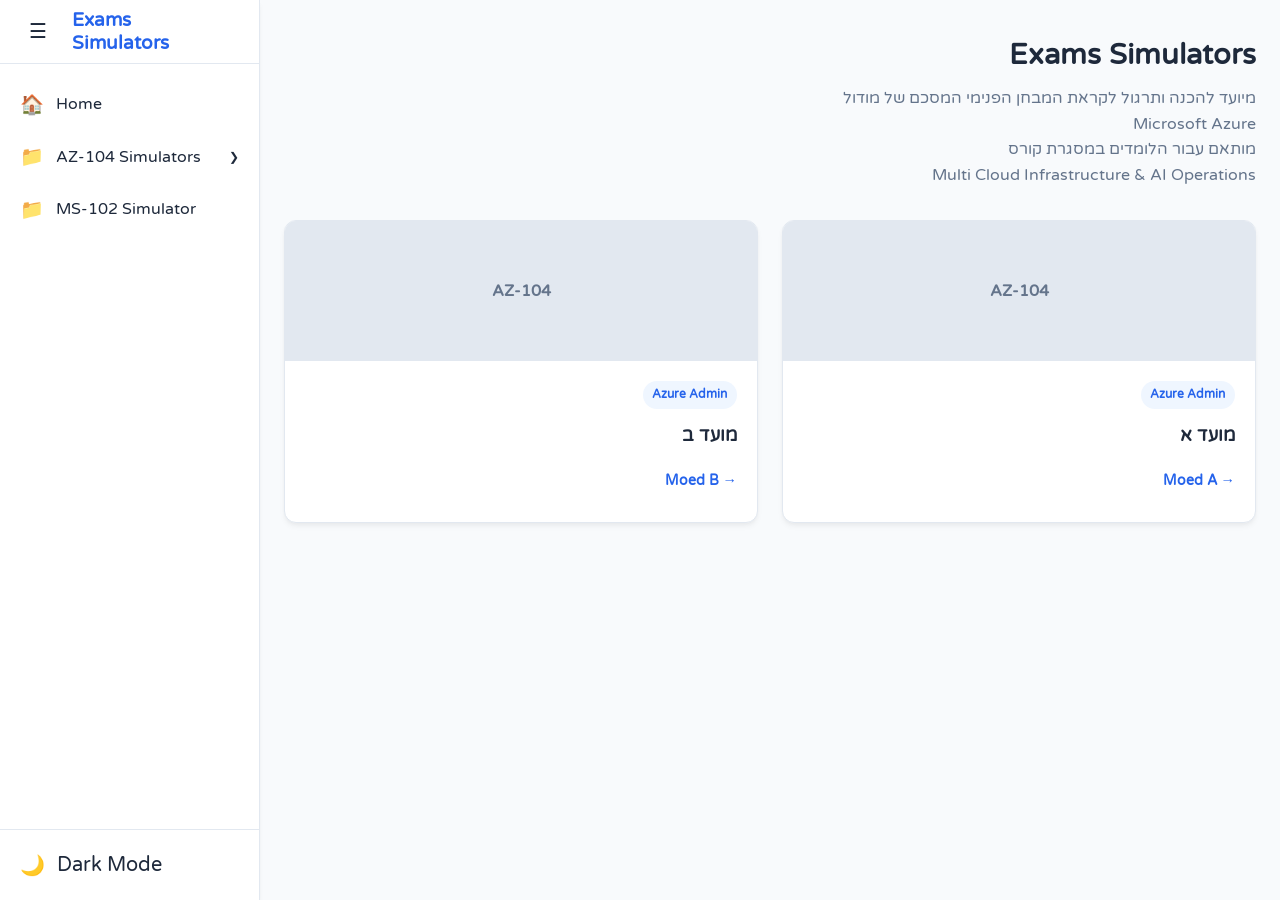
==== commit e4d08dcb: "Add files via upload" ====
--- a/index.html
+++ b/index.html
@@ -75,6 +75,14 @@
             </li>
         </ul>
     </li>
+    <li class="nav-item">
+        <a href="./ms-102/ms102moeda.html"
+           target="content-frame"
+           class="nav-link">
+            <span class="nav-icon" aria-hidden="true">📁</span>
+            <span class="nav-label">MS-102 Simulator</span>
+        </a>
+    </li>
 
 </ul>
             </nav>
